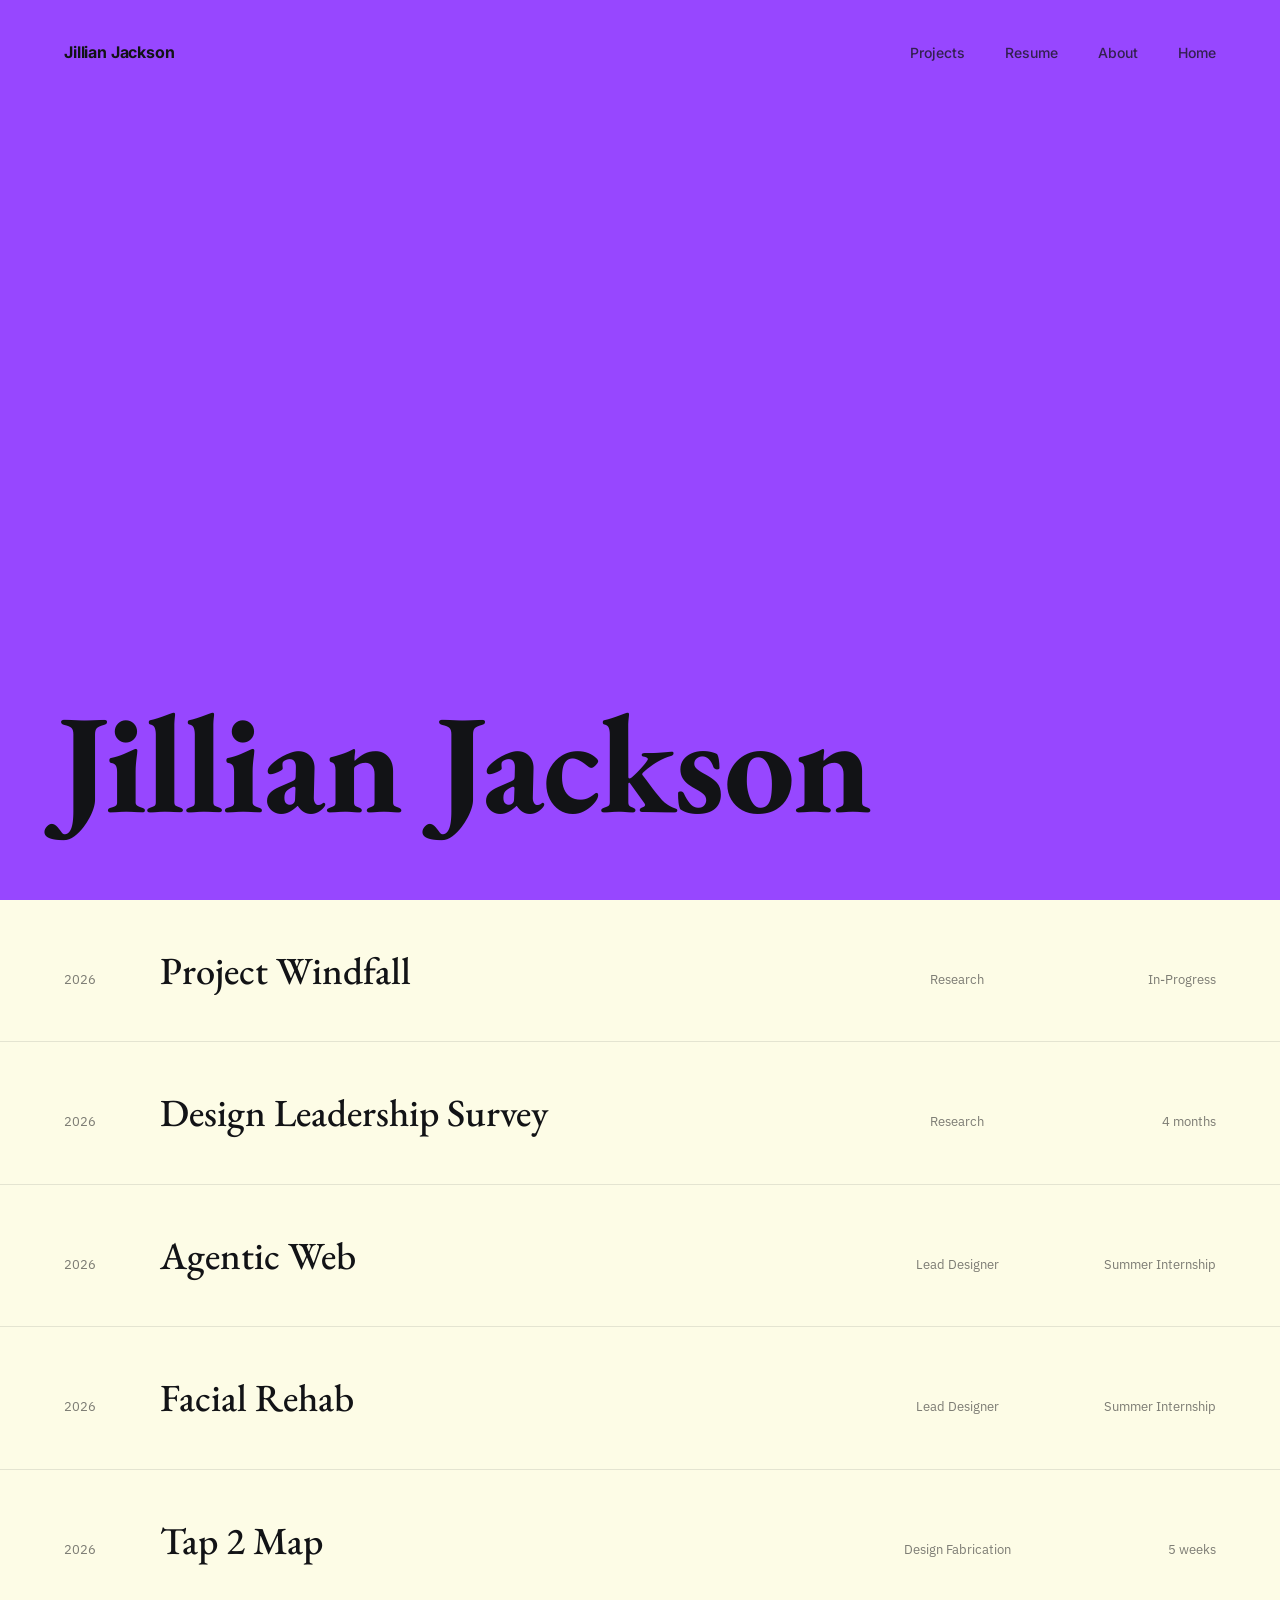
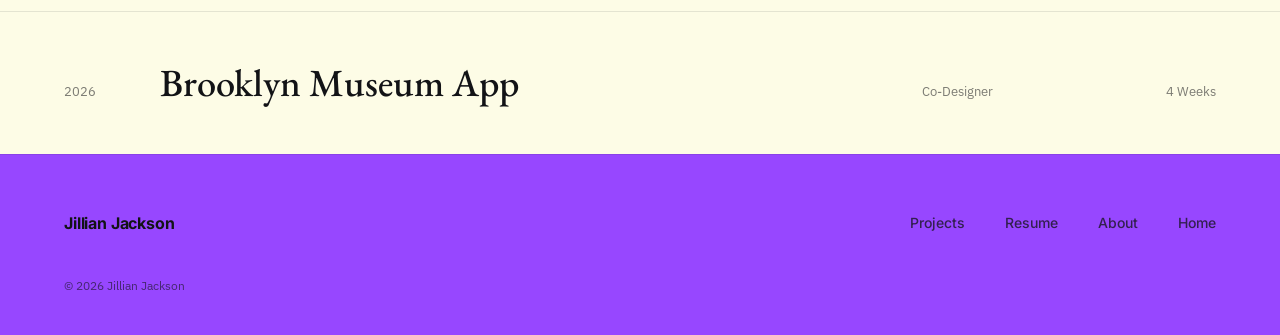
==== index.html @ 5eb6ae3e "Add hover descriptions to home page project list Each project row reveals a sans-serif description u" ====
<!DOCTYPE html>
<html lang="en">
<head>
  <meta charset="UTF-8" />
  <meta name="viewport" content="width=device-width, initial-scale=1.0" />
  <title>Jillian Jackson</title>
  <link rel="preconnect" href="https://fonts.googleapis.com" />
  <link href="https://fonts.googleapis.com/css2?family=Inter:wght@400;500;600;700&family=EB+Garamond:wght@400;500;600;700&family=IBM+Plex+Sans:wght@400;500;600&display=swap" rel="stylesheet" />
  <link rel="stylesheet" href="assets/css/main.css" />
</head>
<body>

  <!-- HERO -->
  <header class="landing-hero">
    <nav class="landing-nav" aria-label="Primary">
      <a class="nav-logo" href="index.html">Jillian Jackson</a>
      <ul class="nav-links">
        <li><a href="#work">Projects</a></li>
        <li><a href="#" download><!-- TODO: link resume file --> Resume</a></li>
        <li><a href="about.html">About</a></li>
        <li><a href="index.html">Home</a></li>
      </ul>
    </nav>
    <h1 class="landing-title">Jillian Jackson</h1>
  </header>

  <!-- PROJECT LIST -->
  <main class="project-list" id="work">
    <a class="project-row" href="#"><!-- TODO: link case study page -->
      <span class="row-year">2026</span>
      <span class="row-main">
        <span class="row-title">Project Windfall</span>
        <span class="row-desc"><span>Masters Thesis Investigating Post Disaster Social Interaction and Response</span></span>
      </span>
      <span class="row-role">Research</span>
      <span class="row-duration">In-Progress</span>
    </a>

    <a class="project-row" href="#"><!-- TODO: link case study page -->
      <span class="row-year">2026</span>
      <span class="row-main">
        <span class="row-title">Design Leadership Survey</span>
        <span class="row-desc"><span>Public research report on the state of design leadership</span></span>
      </span>
      <span class="row-role">Research</span>
      <span class="row-duration">4 months</span>
    </a>

    <a class="project-row" href="case-studies/agentic-web.html">
      <span class="row-year">2026</span>
      <span class="row-main">
        <span class="row-title">Agentic Web</span>
        <span class="row-desc"><span>Designing a Campus-Scale Internet of Agents Interface</span></span>
      </span>
      <span class="row-role">Lead Designer</span>
      <span class="row-duration">Summer Internship</span>
    </a>

    <a class="project-row" href="case-studies/facerehab.html">
      <span class="row-year">2026</span>
      <span class="row-main">
        <span class="row-title">Facial Rehab</span>
        <span class="row-desc"><span>Designing an AI-Powered Facial Rehabilitation Tool</span></span>
      </span>
      <span class="row-role">Lead Designer</span>
      <span class="row-duration">Summer Internship</span>
    </a>

    <a class="project-row" href="#"><!-- TODO: link case study page -->
      <span class="row-year">2026</span>
      <span class="row-main">
        <span class="row-title">Tap 2 Map</span>
        <span class="row-desc"><span>Multi-sensory Wayfinding for Visually Impaired Occupants During Tornado Shelter Events</span></span>
      </span>
      <span class="row-role">Design Fabrication</span>
      <span class="row-duration">5 weeks</span>
    </a>

    <a class="project-row" href="case-studies/brooklyn-museum.html">
      <span class="row-year">2026</span>
      <span class="row-main">
        <span class="row-title">Brooklyn Museum App</span>
        <span class="row-desc"><span>Designing a mobile experience that complements the museum visit with real-time data on exhibits, wait times, and personalized guidance.</span></span>
      </span>
      <span class="row-role">Co-Designer</span>
      <span class="row-duration">4 Weeks</span>
    </a>
  </main>

  <!-- FOOTER -->
  <footer class="landing-footer">
    <nav class="landing-nav" aria-label="Footer">
      <a class="nav-logo" href="index.html">Jillian Jackson</a>
      <ul class="nav-links">
        <li><a href="#work">Projects</a></li>
        <li><a href="#" download>Resume</a></li>
        <li><a href="about.html">About</a></li>
        <li><a href="index.html">Home</a></li>
      </ul>
    </nav>
    <p class="footer-credit">&copy; 2026 Jillian Jackson</p>
  </footer>

</body>
</html>
---- assets/css/main.css ----
/* ============================================
   Global styles — minimal, cool off-white palette
   Accent colors: black opacity variants + Figma purple
   ============================================ */

*, *::before, *::after { box-sizing: border-box; margin: 0; padding: 0; }

:root {
  --bg: #f4f5f7;
  --surface: #eaebef;
  --surface-2: #e2e3e8;

  --text: #121316;
  --text-70: rgba(18, 19, 22, 0.7);
  --text-55: rgba(18, 19, 22, 0.55);
  --text-35: rgba(18, 19, 22, 0.35);
  --text-18: rgba(18, 19, 22, 0.18);

  --border: rgba(18, 19, 22, 0.1);
  --border-strong: rgba(18, 19, 22, 0.18);

  --accent: #9747ff; /* Figma component-layer purple — use sparingly */
  --accent-10: rgba(151, 71, 255, 0.1);

  --cream: #fdfce6;
  --yellow: #fff48d;

  --sidebar-w: 200px;
  --nav-h: 64px;

  --font: 'Inter', -apple-system, BlinkMacSystemFont, sans-serif;
  --font-serif: 'EB Garamond', Georgia, serif;
  --font-meta: 'IBM Plex Sans', -apple-system, BlinkMacSystemFont, sans-serif;
  --font-mono: 'IBM Plex Mono', ui-monospace, Menlo, monospace;
}

html { scroll-behavior: smooth; }

body {
  background: var(--bg);
  color: var(--text);
  font-family: var(--font);
  font-size: 15px;
  line-height: 1.6;
  overflow-x: hidden;
}

a { color: inherit; }

/* ── PLACEHOLDER BLOCKS ──
   Swap these out for real exported images/screens.
   Structure (div.img-block > span.label) stays the same,
   so replacing with <img> just means dropping the span. */
.img-block {
  background: var(--surface);
  border: 1px solid var(--border);
  border-radius: 8px;
  display: flex;
  align-items: center;
  justify-content: center;
  text-align: center;
  padding: 16px;
}

.img-block span {
  font-size: 11px;
  font-weight: 500;
  letter-spacing: 0.05em;
  text-transform: uppercase;
  color: var(--text-35);
}

.img-block.phone {
  width: 220px;
  height: 460px;
  border-radius: 24px;
  flex-shrink: 0;
}

.img-block.phone.small {
  width: 160px;
  height: 340px;
  border-radius: 18px;
}

/* ============================================
   DEEP CASE STUDY TEMPLATE
   Two-column: fixed left sidebar (internal section
   nav) + scrolling right content. Used by pages like
   case-studies/brooklyn-museum.html.
   ============================================ */

/* ── TOP NAV ── */
.top-nav {
  position: fixed;
  top: 0; left: 0; right: 0;
  height: var(--nav-h);
  display: flex;
  align-items: center;
  justify-content: space-between;
  padding: 0 40px;
  background: var(--bg);
  border-bottom: 1px solid var(--border);
  z-index: 100;
}

.nav-logo {
  font-size: 14px;
  font-weight: 600;
  letter-spacing: -0.01em;
  text-decoration: none;
  color: var(--text);
}

.nav-links {
  display: flex;
  align-items: center;
  gap: 28px;
  list-style: none;
}

.nav-links a {
  font-size: 13px;
  font-weight: 500;
  text-decoration: none;
  color: var(--text-55);
  transition: color 0.2s;
}

.nav-links a:hover { color: var(--text); }

.nav-links a.button {
  color: var(--text);
  border: 1px solid var(--border-strong);
  border-radius: 20px;
  padding: 7px 16px;
}

.nav-links a.button:hover {
  background: var(--text);
  color: var(--bg);
  border-color: var(--text);
}

/* ── SIDEBAR ── */
.sidebar {
  position: fixed;
  top: var(--nav-h);
  left: 0;
  width: var(--sidebar-w);
  height: calc(100vh - var(--nav-h));
  padding: 32px 0 32px 40px;
  display: flex;
  flex-direction: column;
  gap: 6px;
  overflow-y: auto;
}

.sidebar-back {
  display: inline-flex;
  align-items: center;
  gap: 6px;
  font-size: 12px;
  font-weight: 500;
  text-decoration: none;
  color: var(--text-70);
  margin-bottom: 24px;
  width: fit-content;
}

.sidebar-back:hover { color: var(--text); }

.sidebar-nav {
  display: flex;
  flex-direction: column;
  gap: 4px;
  list-style: none;
}

.sidebar-nav a {
  position: relative;
  display: block;
  font-size: 13px;
  font-weight: 500;
  text-decoration: none;
  color: var(--text-35);
  padding: 4px 0 4px 14px;
  transition: color 0.15s;
}

.sidebar-nav a::before {
  content: "";
  position: absolute;
  left: 0;
  top: 50%;
  transform: translateY(-50%);
  width: 6px;
  height: 6px;
  border-radius: 50%;
  background: transparent;
  transition: background 0.15s;
}

.sidebar-nav a:hover { color: var(--text-70); }

.sidebar-nav a.active {
  color: var(--text);
}

.sidebar-nav a.active::before {
  background: var(--accent);
}

/* ── MAIN ── */
.main {
  margin-left: var(--sidebar-w);
  margin-top: var(--nav-h);
  padding-bottom: 140px;
}

/* ── HEADER / PROJECT META ── */
.project-header {
  padding: 56px 64px 0;
  max-width: 900px;
}

.project-label {
  font-size: 12px;
  font-weight: 600;
  letter-spacing: 0.08em;
  text-transform: uppercase;
  color: var(--accent);
  margin-bottom: 16px;
}

.project-title {
  font-size: 34px;
  font-weight: 600;
  line-height: 1.25;
  letter-spacing: -0.01em;
  margin-bottom: 20px;
}

.project-subtitle {
  font-size: 16px;
  line-height: 1.65;
  color: var(--text-55);
  max-width: 620px;
  margin-bottom: 40px;
}

.meta-grid {
  display: grid;
  grid-template-columns: repeat(4, 1fr);
  gap: 32px;
  padding-bottom: 40px;
  border-bottom: 1px solid var(--border);
  margin-bottom: 48px;
}

.meta-col label {
  display: block;
  font-size: 10px;
  font-weight: 600;
  letter-spacing: 0.08em;
  text-transform: uppercase;
  color: var(--text-35);
  margin-bottom: 8px;
}

.meta-col p {
  font-size: 13px;
  line-height: 1.7;
  color: var(--text-70);
}

/* ── HERO VISUAL ── */
.hero-visual {
  padding: 0 64px;
  margin-bottom: 64px;
}

.hero-visual .img-block {
  width: 100%;
  height: 480px;
}

/* ── SECTIONS ── */
.section {
  padding: 72px 64px 0;
  max-width: 1100px;
}

.section-label {
  font-size: 12px;
  font-weight: 600;
  letter-spacing: 0.06em;
  color: var(--text-35);
  margin-bottom: 14px;
}

.section-heading {
  font-size: 24px;
  font-weight: 600;
  line-height: 1.3;
  max-width: 640px;
  margin-bottom: 18px;
}

.section-body {
  font-size: 15px;
  line-height: 1.75;
  color: var(--text-70);
  max-width: 640px;
  margin-bottom: 16px;
}

.section-body.todo {
  color: var(--text-35);
  font-style: italic;
}

/* ── IMAGE LAYOUT HELPERS ── */
.img-full { width: 100%; height: 440px; margin-top: 32px; }

.img-half-row {
  display: grid;
  grid-template-columns: 1fr 1fr;
  gap: 16px;
  margin-top: 32px;
}
.img-half { height: 300px; }

.img-grid {
  display: grid;
  grid-template-columns: repeat(4, 1fr);
  gap: 16px;
  margin-top: 32px;
}
.img-grid .img-block { height: 200px; }

/* ── FEATURE ROWS (Final Prototype) ── */
.feature-list {
  margin-top: 40px;
  display: flex;
  flex-direction: column;
  gap: 72px;
}

.feature-item {
  display: grid;
  grid-template-columns: 1fr auto;
  gap: 48px;
  align-items: center;
}

.feature-item.reverse { direction: rtl; }
.feature-item.reverse > * { direction: ltr; }

.feature-text h3 {
  font-size: 17px;
  font-weight: 600;
  margin-bottom: 10px;
}

.feature-text p {
  font-size: 14px;
  line-height: 1.7;
  color: var(--text-55);
}

/* ── SCREEN ROWS (final screens at bottom) ── */
.screen-row {
  margin-top: 40px;
}

.screen-row-label {
  font-size: 13px;
  font-weight: 600;
  color: var(--text);
  margin-bottom: 16px;
}

.screen-row-track {
  display: flex;
  gap: 16px;
  overflow-x: auto;
  padding-bottom: 8px;
}

/* ── TAG (small breadcrumb / link bar) ── */
.tag-row {
  display: flex;
  align-items: center;
  gap: 12px;
  margin-top: 8px;
  margin-bottom: 8px;
  flex-wrap: wrap;
}

.tag {
  font-size: 11px;
  font-weight: 600;
  letter-spacing: 0.04em;
  text-transform: uppercase;
  color: var(--text-55);
  background: var(--surface);
  border-radius: 20px;
  padding: 5px 12px;
}

.tag-link {
  font-size: 12px;
  font-weight: 600;
  text-decoration: underline;
  text-underline-offset: 3px;
  color: var(--accent);
}

/* ── CTA / FOOTER ── */
.cta-block {
  margin-top: 40px;
  padding: 36px;
  background: var(--surface);
  border-radius: 8px;
  max-width: 560px;
}

.cta-block h3 {
  font-size: 19px;
  font-weight: 600;
  margin-bottom: 10px;
}

.cta-block p {
  font-size: 14px;
  line-height: 1.7;
  color: var(--text-55);
  margin-bottom: 18px;
}

.cta-link {
  display: inline-block;
  font-size: 12px;
  font-weight: 600;
  letter-spacing: 0.06em;
  text-transform: uppercase;
  text-decoration: none;
  color: var(--text);
  border-bottom: 1.5px solid var(--text);
  padding-bottom: 2px;
}

footer {
  margin-left: var(--sidebar-w);
  padding: 80px 64px 48px;
  border-top: 1px solid var(--border);
}

.footer-bottom {
  display: flex;
  justify-content: space-between;
  align-items: flex-end;
}

.footer-credit {
  font-size: 12px;
  color: var(--text-35);
}

.footer-links {
  display: flex;
  gap: 20px;
  list-style: none;
}

.footer-links a {
  font-size: 12px;
  font-weight: 600;
  text-decoration: none;
  color: var(--text-55);
}

.footer-links a:hover { color: var(--text); }

/* ============================================
   LANDING PAGE
   ============================================ */

.landing-nav {
  display: flex;
  align-items: center;
  justify-content: space-between;
  padding: 40px 64px 0;
}

.landing-nav .nav-logo {
  font-family: var(--font);
  font-weight: 700;
  font-size: 16px;
  letter-spacing: -0.01em;
  color: var(--text);
  text-decoration: none;
}

.landing-nav .nav-links {
  display: flex;
  align-items: center;
  gap: 40px;
  list-style: none;
}

.landing-nav .nav-links a {
  font-family: var(--font);
  font-size: 14px;
  font-weight: 500;
  color: var(--text);
  text-decoration: none;
  opacity: 0.75;
  transition: opacity 0.2s;
}

.landing-nav .nav-links a:hover { opacity: 1; }

/* ── HERO ── */
.landing-hero {
  min-height: 100vh;
  display: flex;
  flex-direction: column;
  justify-content: space-between;
  background: var(--accent);
  padding-bottom: 72px;
}

.landing-title {
  font-family: var(--font-serif);
  font-weight: 700;
  font-size: clamp(56px, 11vw, 168px);
  line-height: 0.92;
  letter-spacing: -0.01em;
  color: var(--text);
  padding: 0 56px;
  margin: 0;
}

/* ── PROJECT LIST ── */
.project-list {
  background: var(--cream);
}

.project-row {
  display: grid;
  grid-template-columns: 72px 1fr 150px 160px;
  /* Baseline (not center) pins year/role/duration to the title line,
     so they don't shift when the hover description expands the row */
  align-items: baseline;
  gap: 24px;
  padding: 40px 64px;
  text-decoration: none;
  color: inherit;
  border-top: 1px solid var(--border);
  cursor: pointer;
  transition: background 0.2s;
}

.project-row:first-child { border-top: none; }

.project-row:hover { background: rgba(18, 19, 22, 0.03); }

.row-year {
  font-family: var(--font-meta);
  font-size: 13px;
  color: var(--text-55);
}

.row-title {
  font-family: var(--font-serif);
  font-weight: 500;
  font-size: clamp(24px, 3vw, 40px);
  color: var(--text);
  transition: transform 0.2s;
}

.project-row:hover .row-title { transform: translateX(8px); }

/* Hover description — wrap title + desc in .row-main.
   Grid-rows 0fr → 1fr animates height without a fixed max-height. */
.row-main {
  display: flex;
  flex-direction: column;
}

.row-desc {
  display: grid;
  grid-template-rows: 0fr;
  opacity: 0;
  font-family: var(--font);
  font-size: 15px;
  line-height: 1.5;
  color: var(--text-70);
  transition: grid-template-rows 0.3s ease, opacity 0.3s ease, transform 0.2s;
}

.row-desc > span {
  overflow: hidden;
  padding-top: 0;
  transition: padding-top 0.3s ease;
}

.project-row:hover .row-desc,
.project-row:focus-visible .row-desc {
  grid-template-rows: 1fr;
  opacity: 1;
  transform: translateX(8px);
}

.project-row:hover .row-desc > span,
.project-row:focus-visible .row-desc > span { padding-top: 8px; }

/* Touch devices can't hover — show descriptions by default */
@media (hover: none) {
  .row-desc { grid-template-rows: 1fr; opacity: 1; }
  .row-desc > span { padding-top: 8px; }
}

.row-role,
.row-duration {
  font-family: var(--font-meta);
  font-size: 13px;
  color: var(--text-55);
  line-height: 1.4;
  text-align: center;
}

.row-duration { text-align: right; }

/* ── LANDING FOOTER ── */
.landing-footer {
  margin-left: 0;
  background: var(--accent);
  padding: 0 0 40px;
}

.landing-footer .landing-nav { padding: 56px 64px 40px; }

.landing-footer .footer-credit {
  font-family: var(--font-meta);
  font-size: 12px;
  color: var(--text);
  opacity: 0.6;
  padding: 0 64px;
}

@media (max-width: 720px) {
  .project-row {
    grid-template-columns: 1fr;
    gap: 6px;
    padding: 28px 24px;
  }
  .row-role, .row-duration { text-align: left; }
  .landing-nav { padding: 24px 24px 0; }
  .landing-nav .nav-links { gap: 20px; flex-wrap: wrap; }
  .landing-title { padding: 0 24px; }
  .landing-footer .landing-nav { padding: 40px 24px 24px; }
  .landing-footer .footer-credit { padding: 0 24px; }
}

/* ============================================
   SHALLOW CASE STUDY TEMPLATE
   Two-column: sticky left column (project name, role,
   brief description) + scrolling right column of
   selected photographs. Reference: willzhang.info/project/mnemonics
   Left column is sticky (not fixed) so it releases once
   its column ends, letting the footer stretch full-width.
   ============================================ */

.shallow-body {
  display: grid;
  grid-template-columns: min(42%, 720px) 1fr;
  align-items: start;
}

.shallow-left {
  position: sticky;
  top: 0;
  height: 100vh;
  display: flex;
  flex-direction: column;
  justify-content: center;
  padding: var(--nav-h) 64px 64px;
}

.shallow-meta {
  font-family: var(--font-meta);
  font-size: 13px;
  font-weight: 500;
  color: var(--text-55);
  margin-bottom: 12px;
}

.shallow-title {
  font-family: var(--font-serif);
  font-weight: 600;
  font-size: 30px;
  line-height: 1.3;
  max-width: 460px;
  color: var(--text);
  margin-bottom: 24px;
}

.shallow-desc {
  font-family: var(--font);
  font-size: 15px;
  line-height: 1.75;
  color: var(--text-70);
  max-width: 500px;
  margin-bottom: 28px;
}

.shallow-tags {
  display: flex;
  flex-wrap: wrap;
  gap: 10px;
}

.shallow-tag {
  font-family: var(--font);
  font-size: 13px;
  font-weight: 500;
  color: var(--text-70);
  background: var(--surface);
  border-radius: 20px;
  padding: 6px 16px;
}

.shallow-left.is-scrollable {
  justify-content: flex-start;
  overflow-y: auto;
  padding-bottom: 48px;
}

.shallow-right {
  padding: calc(var(--nav-h) + 32px) 64px 120px;
  display: flex;
  flex-direction: column;
  gap: 48px;
}

.shallow-shot .img-block {
  width: 100%;
  height: 620px;
}

.shallow-caption {
  font-family: var(--font-meta);
  font-size: 13px;
  color: var(--text-55);
  margin-top: 16px;
}

@media (max-width: 900px) {
  .shallow-body { grid-template-columns: 1fr; }
  .shallow-left {
    position: static;
    height: auto;
    padding: 48px 24px 32px;
  }
  .shallow-right {
    padding: 0 24px 80px;
    gap: 32px;
  }
  .shallow-shot .img-block { height: 360px; }
}

/* ============================================
   ABOUT PAGE
   Two-column: scrolling left text column + sticky
   right column (photo + decorative stars). Sticky
   (not fixed) so it releases at the end of the left
   column, letting the footer stretch full-width.
   ============================================ */

.about-page { background: var(--yellow); }

.about-page .top-nav {
  background: var(--yellow);
  border-bottom-color: rgba(18, 19, 22, 0.12);
}

.about-body {
  display: grid;
  grid-template-columns: 1fr min(38%, 460px);
  align-items: start;
}

.about-right {
  position: sticky;
  top: 0;
  grid-column: 2;
  height: 100vh;
  display: flex;
  align-items: center;
  justify-content: center;
  padding: var(--nav-h) 48px 48px;
  overflow: hidden;
}

.about-stars {
  position: absolute;
  inset: 0;
  z-index: 0;
  pointer-events: none;
}

.about-star { position: absolute; filter: drop-shadow(0 2px 5px rgba(18, 19, 22, 0.15)); }

.about-photo-wrap { position: relative; z-index: 1; width: 100%; }

.about-photo {
  width: 100%;
  aspect-ratio: 4 / 3;
}

.about-left {
  grid-column: 1;
  max-width: 620px;
  padding: calc(var(--nav-h) + 56px) 64px 120px 64px;
}

.about-heading {
  font-family: var(--font-serif);
  font-weight: 600;
  font-size: 42px;
  color: var(--text);
  margin-bottom: 20px;
}

.about-bio {
  font-size: 15px;
  line-height: 1.75;
  color: var(--text-70);
  margin-bottom: 20px;
}

.about-contact {
  font-family: var(--font-mono);
  font-size: 13px;
  color: var(--text-55);
}

.about-divider {
  border: none;
  border-top: 1px solid rgba(18, 19, 22, 0.15);
  margin: 48px 0;
}

.about-section + .about-section { margin-top: 48px; }

.about-label {
  font-family: var(--font-mono);
  font-size: 12px;
  letter-spacing: 0.06em;
  text-transform: uppercase;
  color: var(--text-55);
  margin-bottom: 24px;
}

.about-row {
  display: grid;
  grid-template-columns: 150px 1fr;
  gap: 24px;
  margin-bottom: 22px;
}

.about-row:last-child { margin-bottom: 0; }

.about-row-date {
  font-family: var(--font-mono);
  font-size: 12px;
  line-height: 1.6;
  color: var(--text-55);
}

.about-row-title {
  font-size: 15px;
  font-weight: 600;
  color: var(--text);
  margin-bottom: 4px;
}

.about-row-org {
  font-size: 14px;
  color: var(--text-70);
}

.about-skills {
  display: flex;
  flex-wrap: wrap;
  gap: 10px;
}

.about-skill {
  font-family: var(--font-mono);
  font-size: 12px;
  color: var(--text-70);
  background: rgba(18, 19, 22, 0.06);
  border-radius: 6px;
  padding: 6px 12px;
}

@media (max-width: 900px) {
  .about-body { grid-template-columns: 1fr; }
  .about-right {
    position: static;
    grid-column: 1;
    height: auto;
    padding: 48px 24px 0;
  }
  .about-left {
    grid-column: 1;
    max-width: none;
    padding: 48px 24px 80px;
  }
  .about-heading { font-size: 32px; }
  .about-row { grid-template-columns: 1fr; gap: 4px; }
}
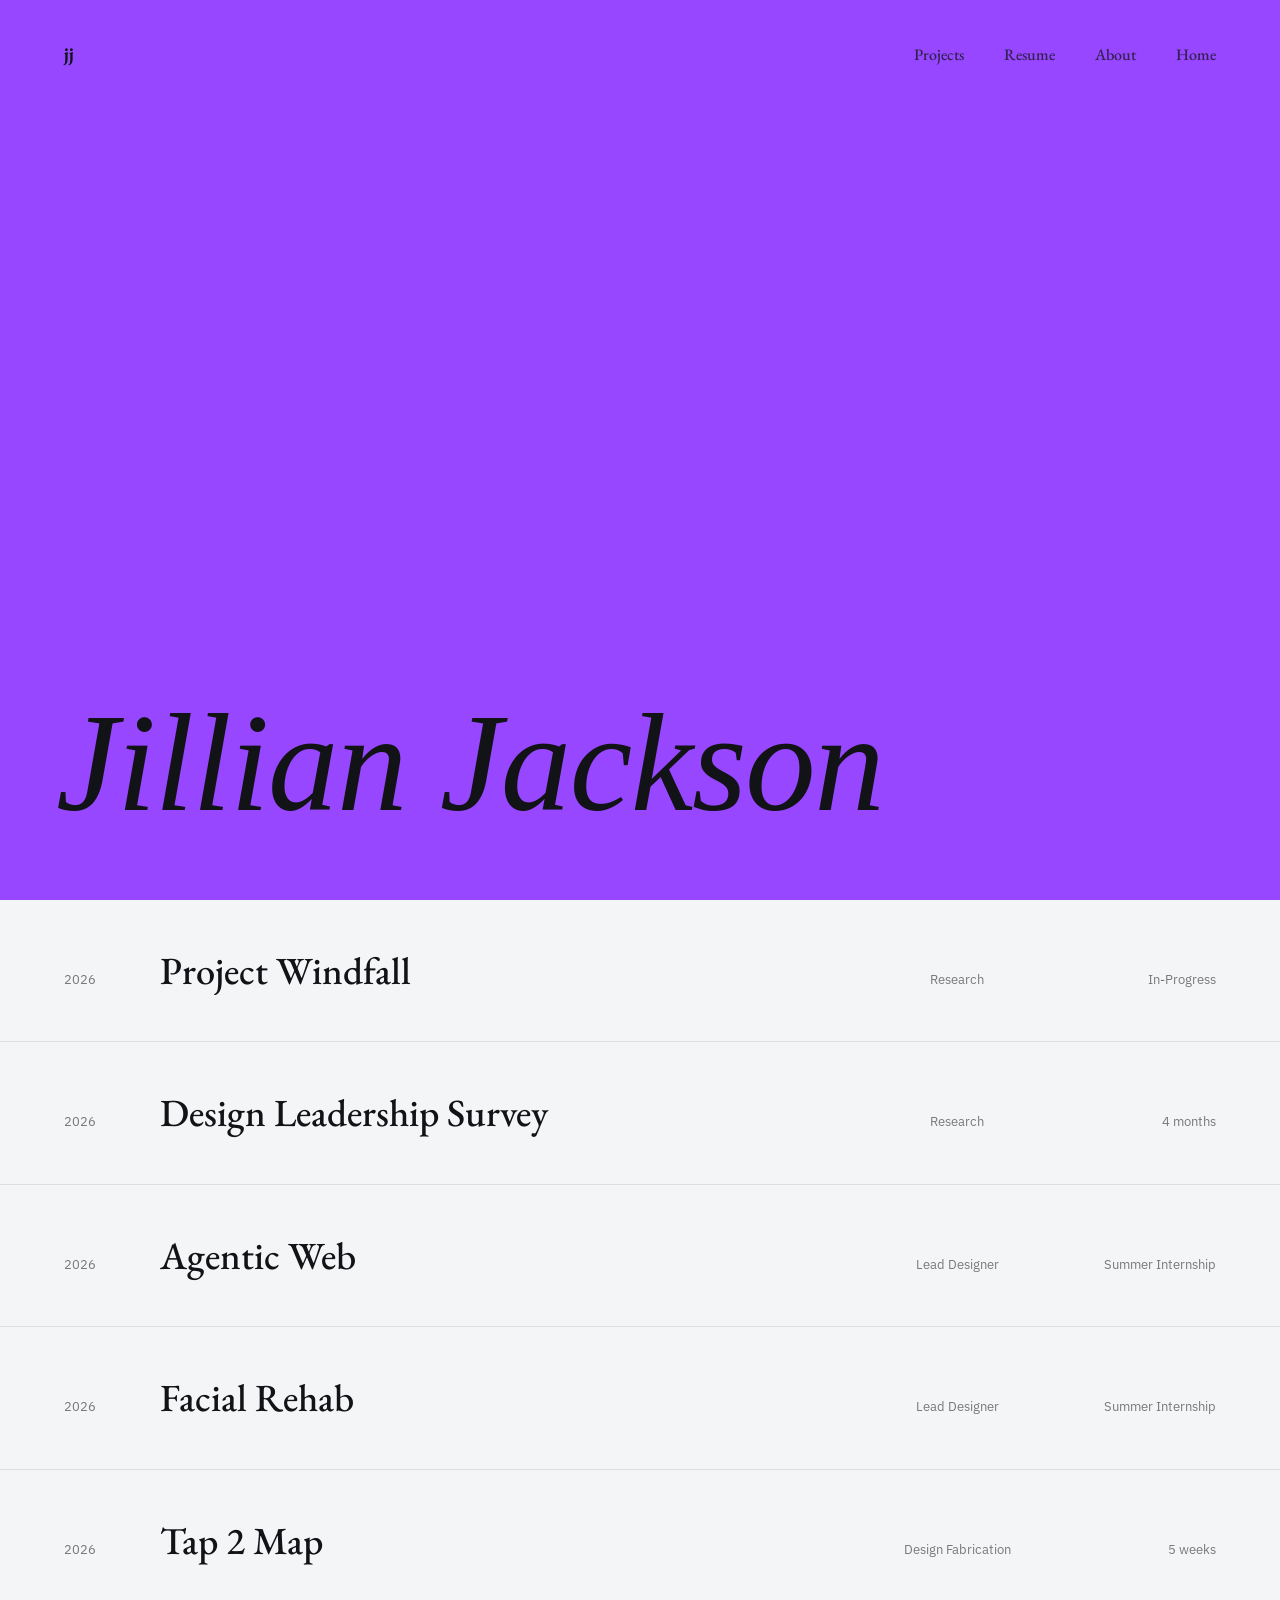
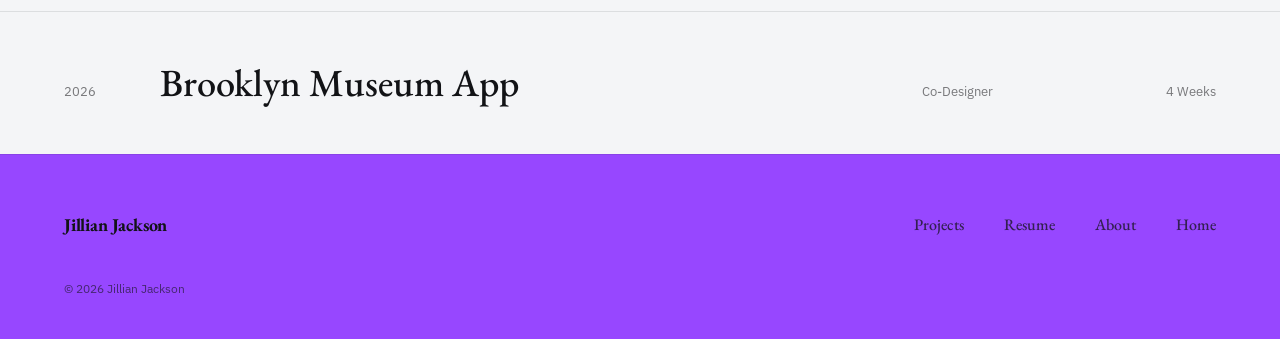
==== commit 3e6f6ed2: "Polish site: Ivory type, JJ logo, favicon, resume, About fixes - Ivory serif (local only; trial file" ====
--- a/index.html
+++ b/index.html
@@ -4,6 +4,10 @@
   <meta charset="UTF-8" />
   <meta name="viewport" content="width=device-width, initial-scale=1.0" />
   <title>Jillian Jackson</title>
+  <link rel="icon" href="assets/favicon/favicon.svg" type="image/svg+xml" />
+  <link rel="icon" href="assets/favicon/favicon-32.png" sizes="32x32" type="image/png" />
+  <link rel="icon" href="assets/favicon/favicon.ico" sizes="any" />
+  <link rel="apple-touch-icon" href="assets/favicon/apple-touch-icon.png" />
   <link rel="preconnect" href="https://fonts.googleapis.com" />
   <link href="https://fonts.googleapis.com/css2?family=Inter:wght@400;500;600;700&family=EB+Garamond:wght@400;500;600;700&family=IBM+Plex+Sans:wght@400;500;600&display=swap" rel="stylesheet" />
   <link rel="stylesheet" href="assets/css/main.css" />
@@ -13,10 +17,10 @@
   <!-- HERO -->
   <header class="landing-hero">
     <nav class="landing-nav" aria-label="Primary">
-      <a class="nav-logo" href="index.html">Jillian Jackson</a>
+      <a class="nav-logo logo-jj" href="index.html" aria-label="Jillian Jackson, home"><span aria-hidden="true">J<span class="logo-rest"><span>illian&nbsp;</span></span>J<span class="logo-rest"><span>ackson</span></span></span></a>
       <ul class="nav-links">
         <li><a href="#work">Projects</a></li>
-        <li><a href="#" download><!-- TODO: link resume file --> Resume</a></li>
+        <li><a href="assets/Jillian-Jackson-Resume.pdf" target="_blank" rel="noopener">Resume</a></li>
         <li><a href="about.html">About</a></li>
         <li><a href="index.html">Home</a></li>
       </ul>
@@ -26,7 +30,8 @@
 
   <!-- PROJECT LIST -->
   <main class="project-list" id="work">
-    <a class="project-row" href="#"><!-- TODO: link case study page -->
+    <!-- No href until the case study exists; add one + drop is-soon to link it -->
+    <a class="project-row is-soon">
       <span class="row-year">2026</span>
       <span class="row-main">
         <span class="row-title">Project Windfall</span>
@@ -34,9 +39,10 @@
       </span>
       <span class="row-role">Research</span>
       <span class="row-duration">In-Progress</span>
+      <span class="row-thumb row-soon">Coming soon</span>
     </a>
 
-    <a class="project-row" href="#"><!-- TODO: link case study page -->
+    <a class="project-row" href="case-studies/design-leadership.html">
       <span class="row-year">2026</span>
       <span class="row-main">
         <span class="row-title">Design Leadership Survey</span>
@@ -44,6 +50,7 @@
       </span>
       <span class="row-role">Research</span>
       <span class="row-duration">4 months</span>
+      <img class="row-thumb" src="assets/images/thumbnails/DESIGNLEADERSHIPTHUMBNAIL.png" alt="" loading="lazy" />
     </a>
 
     <a class="project-row" href="case-studies/agentic-web.html">
@@ -54,6 +61,7 @@
       </span>
       <span class="row-role">Lead Designer</span>
       <span class="row-duration">Summer Internship</span>
+      <img class="row-thumb" src="assets/images/thumbnails/AGENTIC%20THUMBNAIL.png" alt="" loading="lazy" />
     </a>
 
     <a class="project-row" href="case-studies/facerehab.html">
@@ -64,9 +72,10 @@
       </span>
       <span class="row-role">Lead Designer</span>
       <span class="row-duration">Summer Internship</span>
+      <img class="row-thumb" src="assets/images/thumbnails/FACIALREHABTHUMBNAIIL.png" alt="" loading="lazy" />
     </a>
 
-    <a class="project-row" href="#"><!-- TODO: link case study page -->
+    <a class="project-row" href="case-studies/tap-2-map.html">
       <span class="row-year">2026</span>
       <span class="row-main">
         <span class="row-title">Tap 2 Map</span>
@@ -74,6 +83,7 @@
       </span>
       <span class="row-role">Design Fabrication</span>
       <span class="row-duration">5 weeks</span>
+      <img class="row-thumb" src="assets/images/thumbnails/TAP2MAPTHUMBNAIL.png" alt="" loading="lazy" />
     </a>
 
     <a class="project-row" href="case-studies/brooklyn-museum.html">
@@ -84,6 +94,7 @@
       </span>
       <span class="row-role">Co-Designer</span>
       <span class="row-duration">4 Weeks</span>
+      <img class="row-thumb" src="assets/images/thumbnails/BrooklynMuseumThumbnailImage.png" alt="" loading="lazy" />
     </a>
   </main>
 
@@ -93,7 +104,7 @@
       <a class="nav-logo" href="index.html">Jillian Jackson</a>
       <ul class="nav-links">
         <li><a href="#work">Projects</a></li>
-        <li><a href="#" download>Resume</a></li>
+        <li><a href="assets/Jillian-Jackson-Resume.pdf" target="_blank" rel="noopener">Resume</a></li>
         <li><a href="about.html">About</a></li>
         <li><a href="index.html">Home</a></li>
       </ul>
--- a/assets/css/main.css
+++ b/assets/css/main.css
@@ -4,6 +4,64 @@
    ============================================ */
 
 *, *::before, *::after { box-sizing: border-box; margin: 0; padding: 0; }
+
+/* ── IVORY (Lineto, trial) ──
+   Font files are gitignored (trial license = testing only), so the
+   live site falls back to EB Garamond via --font-serif until a web
+   license is purchased.
+   - Medium covers 500–600, so semibold (600) headings render Medium.
+   - unicode-range lists only the trial's real glyphs. The trial swaps a
+     placeholder in for most punctuation (: ; ! ? ( ) " & – — etc.), so
+     those characters fall through to EB Garamond instead. Drop the
+     unicode-range lines once the full (licensed) font is in place. */
+@font-face {
+  font-family: 'Ivory';
+  src: url('../fonts/IvoryTrial-Light.otf') format('opentype');
+  font-weight: 300; font-style: normal; font-display: swap;
+  unicode-range: U+0020, U+002C-0039, U+0041-005A, U+0061-007A, U+00A0, U+00AA, U+00AD, U+00B2-00B3, U+00B6-00B7, U+00B9-00BA, U+00BC-00BE, U+00C0-00C5, U+00C7-00CF, U+00D1-00D6, U+00D9-00DD, U+00E0-00E5, U+00E7-00EF, U+00F1-00F6, U+00F9-00FD, U+00FF, U+0160-0161, U+0178, U+017D-017E, U+2019, U+2026, U+2122, U+2219, U+FB01-FB02;
+}
+@font-face {
+  font-family: 'Ivory';
+  src: url('../fonts/IvoryTrial-LightItalic.otf') format('opentype');
+  font-weight: 300; font-style: italic; font-display: swap;
+  unicode-range: U+0020, U+002C-0039, U+0041-005A, U+0061-007A, U+00A0, U+00AA, U+00AD, U+00B2-00B3, U+00B6-00B7, U+00B9-00BA, U+00BC-00BE, U+00C0-00C5, U+00C7-00CF, U+00D1-00D6, U+00D9-00DD, U+00E0-00E5, U+00E7-00EF, U+00F1-00F6, U+00F9-00FD, U+00FF, U+0160-0161, U+0178, U+017D-017E, U+2019, U+2026, U+2122, U+2219, U+FB01-FB02;
+}
+@font-face {
+  font-family: 'Ivory';
+  src: url('../fonts/IvoryTrial-Regular.otf') format('opentype');
+  font-weight: 400; font-style: normal; font-display: swap;
+  unicode-range: U+0020, U+002C-0039, U+0041-005A, U+0061-007A, U+00A0, U+00AA, U+00AD, U+00B2-00B3, U+00B6-00B7, U+00B9-00BA, U+00BC-00BE, U+00C0-00C5, U+00C7-00CF, U+00D1-00D6, U+00D9-00DD, U+00E0-00E5, U+00E7-00EF, U+00F1-00F6, U+00F9-00FD, U+00FF, U+0160-0161, U+0178, U+017D-017E, U+2019, U+2026, U+2122, U+2219, U+FB01-FB02;
+}
+@font-face {
+  font-family: 'Ivory';
+  src: url('../fonts/IvoryTrial-Italic.otf') format('opentype');
+  font-weight: 400; font-style: italic; font-display: swap;
+  unicode-range: U+0020, U+002C-0039, U+0041-005A, U+0061-007A, U+00A0, U+00AA, U+00AD, U+00B2-00B3, U+00B6-00B7, U+00B9-00BA, U+00BC-00BE, U+00C0-00C5, U+00C7-00CF, U+00D1-00D6, U+00D9-00DD, U+00E0-00E5, U+00E7-00EF, U+00F1-00F6, U+00F9-00FD, U+00FF, U+0160-0161, U+0178, U+017D-017E, U+2019, U+2026, U+2122, U+2219, U+FB01-FB02;
+}
+@font-face {
+  font-family: 'Ivory';
+  src: url('../fonts/IvoryTrial-Medium.otf') format('opentype');
+  font-weight: 500 600; font-style: normal; font-display: swap;
+  unicode-range: U+0020, U+002C-0039, U+0041-005A, U+0061-007A, U+00A0, U+00AA, U+00AD, U+00B2-00B3, U+00B6-00B7, U+00B9-00BA, U+00BC-00BE, U+00C0-00C5, U+00C7-00CF, U+00D1-00D6, U+00D9-00DD, U+00E0-00E5, U+00E7-00EF, U+00F1-00F6, U+00F9-00FD, U+00FF, U+0160-0161, U+0178, U+017D-017E, U+2019, U+2026, U+2122, U+2219, U+FB01-FB02;
+}
+@font-face {
+  font-family: 'Ivory';
+  src: url('../fonts/IvoryTrial-MediumItalic.otf') format('opentype');
+  font-weight: 500 600; font-style: italic; font-display: swap;
+  unicode-range: U+0020, U+002C-0039, U+0041-005A, U+0061-007A, U+00A0, U+00AA, U+00AD, U+00B2-00B3, U+00B6-00B7, U+00B9-00BA, U+00BC-00BE, U+00C0-00C5, U+00C7-00CF, U+00D1-00D6, U+00D9-00DD, U+00E0-00E5, U+00E7-00EF, U+00F1-00F6, U+00F9-00FD, U+00FF, U+0160-0161, U+0178, U+017D-017E, U+2019, U+2026, U+2122, U+2219, U+FB01-FB02;
+}
+@font-face {
+  font-family: 'Ivory';
+  src: url('../fonts/IvoryTrial-Bold.otf') format('opentype');
+  font-weight: 700; font-style: normal; font-display: swap;
+  unicode-range: U+0020, U+002C-0039, U+0041-005A, U+0061-007A, U+00A0, U+00AA, U+00AD, U+00B2-00B3, U+00B6-00B7, U+00B9-00BA, U+00BC-00BE, U+00C0-00C5, U+00C7-00CF, U+00D1-00D6, U+00D9-00DD, U+00E0-00E5, U+00E7-00EF, U+00F1-00F6, U+00F9-00FD, U+00FF, U+0160-0161, U+0178, U+017D-017E, U+2019, U+2026, U+2122, U+2219, U+FB01-FB02;
+}
+@font-face {
+  font-family: 'Ivory';
+  src: url('../fonts/IvoryTrial-BoldItalic.otf') format('opentype');
+  font-weight: 700; font-style: italic; font-display: swap;
+  unicode-range: U+0020, U+002C-0039, U+0041-005A, U+0061-007A, U+00A0, U+00AA, U+00AD, U+00B2-00B3, U+00B6-00B7, U+00B9-00BA, U+00BC-00BE, U+00C0-00C5, U+00C7-00CF, U+00D1-00D6, U+00D9-00DD, U+00E0-00E5, U+00E7-00EF, U+00F1-00F6, U+00F9-00FD, U+00FF, U+0160-0161, U+0178, U+017D-017E, U+2019, U+2026, U+2122, U+2219, U+FB01-FB02;
+}
 
 :root {
   --bg: #f4f5f7;
@@ -22,14 +80,13 @@
   --accent: #9747ff; /* Figma component-layer purple — use sparingly */
   --accent-10: rgba(151, 71, 255, 0.1);
 
-  --cream: #fdfce6;
   --yellow: #fff48d;
 
   --sidebar-w: 200px;
   --nav-h: 64px;
 
   --font: 'Inter', -apple-system, BlinkMacSystemFont, sans-serif;
-  --font-serif: 'EB Garamond', Georgia, serif;
+  --font-serif: 'Ivory', 'EB Garamond', Georgia, serif;
   --font-meta: 'IBM Plex Sans', -apple-system, BlinkMacSystemFont, sans-serif;
   --font-mono: 'IBM Plex Mono', ui-monospace, Menlo, monospace;
 }
@@ -105,11 +162,48 @@
 }
 
 .nav-logo {
-  font-size: 14px;
+  font-family: var(--font-serif);
+  font-size: 16px;
   font-weight: 600;
   letter-spacing: -0.01em;
   text-decoration: none;
   color: var(--text);
+}
+
+/* ── JJ LOGO ──
+   Collapsed to "JJ"; on hover/focus the rest of each name slides out
+   to read "Jillian Jackson". Each .logo-rest is an inline grid whose
+   single column animates 0fr → 1fr, so it grows to the text's natural
+   width with no hard-coded max-width. */
+.logo-jj {
+  white-space: nowrap;
+  text-transform: lowercase; /* "jj" → "jillian jackson" */
+}
+
+.logo-rest {
+  display: inline-grid;
+  grid-template-columns: 0fr;
+  vertical-align: baseline;
+  opacity: 0;
+  transition: grid-template-columns 0.45s cubic-bezier(0.22, 1, 0.36, 1),
+              opacity 0.3s ease;
+}
+
+/* clip, not hidden: hidden makes this a scroll container, which moves
+   the baseline to the box bottom and knocks the letters off the J's line */
+.logo-rest > span {
+  min-width: 0;
+  overflow: clip;
+}
+
+.logo-jj:hover .logo-rest,
+.logo-jj:focus-visible .logo-rest {
+  grid-template-columns: 1fr;
+  opacity: 1;
+}
+
+@media (prefers-reduced-motion: reduce) {
+  .logo-rest { transition: none; }
 }
 
 .nav-links {
@@ -120,7 +214,8 @@
 }
 
 .nav-links a {
-  font-size: 13px;
+  font-family: var(--font-serif);
+  font-size: 15px;
   font-weight: 500;
   text-decoration: none;
   color: var(--text-55);
@@ -211,6 +306,14 @@
   background: var(--accent);
 }
 
+/* Nested sub-section link (e.g. Research → Quant / Qual) */
+.sidebar-nav a.sub {
+  padding-left: 26px;
+  font-size: 12px;
+}
+
+.sidebar-nav a.sub::before { left: 12px; }
+
 /* ── MAIN ── */
 .main {
   margin-left: var(--sidebar-w);
@@ -234,9 +337,10 @@
 }
 
 .project-title {
-  font-size: 34px;
-  font-weight: 600;
-  line-height: 1.25;
+  font-family: var(--font-serif);
+  font-size: 46px;
+  font-weight: 600;
+  line-height: 1.12;
   letter-spacing: -0.01em;
   margin-bottom: 20px;
 }
@@ -299,12 +403,16 @@
   margin-bottom: 14px;
 }
 
+/* Heading hierarchy: H1 .project-title (serif 46) →
+   H2 .section-heading (serif 34) → H3 .section-subheading (serif 22)
+   → small sans .section-label for minor groupings. Body stays sans. */
 .section-heading {
-  font-size: 24px;
-  font-weight: 600;
-  line-height: 1.3;
+  font-family: var(--font-serif);
+  font-size: 34px;
+  font-weight: 600;
+  line-height: 1.2;
   max-width: 640px;
-  margin-bottom: 18px;
+  margin-bottom: 24px;
 }
 
 .section-body {
@@ -319,6 +427,191 @@
   color: var(--text-35);
   font-style: italic;
 }
+
+.section-subheading {
+  font-family: var(--font-serif);
+  font-size: 22px;
+  font-weight: 600;
+  line-height: 1.3;
+  margin: 40px 0 10px;
+}
+
+/* No extra gap when a subheading opens the section */
+.section-heading + .section-subheading,
+.section-heading + div > .section-subheading:first-child { margin-top: 0; }
+
+/* Larger intro line, e.g. the research question */
+.section-lead {
+  font-size: 19px;
+  line-height: 1.6;
+  color: var(--text);
+  max-width: 640px;
+  margin-bottom: 16px;
+}
+
+.section-body + .section-label { margin-top: 32px; }
+.section-label + .stat-grid { margin-top: 0; }
+
+.section-list {
+  list-style: none;
+  max-width: 640px;
+  margin-bottom: 16px;
+  display: flex;
+  flex-direction: column;
+  gap: 10px;
+}
+
+.section-list li {
+  position: relative;
+  padding-left: 18px;
+  font-size: 15px;
+  line-height: 1.75;
+  color: var(--text-70);
+}
+
+.section-list li::before {
+  content: "";
+  position: absolute;
+  left: 0;
+  top: 0.8em;
+  width: 5px;
+  height: 5px;
+  border-radius: 50%;
+  background: var(--text-35);
+}
+
+.section-list strong,
+.section-body strong { color: var(--text); font-weight: 600; }
+
+/* Numbered variant — serif numerals in place of dots */
+.section-list.numbered { counter-reset: step; }
+
+.section-list.numbered li { padding-left: 28px; counter-increment: step; }
+
+.section-list.numbered li::before {
+  content: counter(step);
+  top: 0;
+  width: auto;
+  height: auto;
+  border-radius: 0;
+  background: none;
+  font-family: var(--font-serif);
+  font-size: 17px;
+  font-weight: 600;
+  color: var(--text);
+}
+
+.inline-link {
+  color: var(--text);
+  text-decoration: underline;
+  text-underline-offset: 3px;
+}
+
+/* ── COMPARISON TABLE ── */
+.case-table {
+  width: 100%;
+  max-width: 900px;
+  border-collapse: collapse;
+  margin: 32px 0 24px;
+  font-size: 14px;
+  line-height: 1.6;
+}
+
+.case-table th {
+  text-align: left;
+  font-size: 11px;
+  font-weight: 600;
+  letter-spacing: 0.06em;
+  text-transform: uppercase;
+  color: var(--text-35);
+  padding: 0 24px 12px 0;
+  border-bottom: 1px solid var(--border-strong);
+}
+
+.case-table td {
+  vertical-align: top;
+  color: var(--text-70);
+  padding: 16px 24px 16px 0;
+  border-bottom: 1px solid var(--border);
+}
+
+.case-table td:last-child { color: var(--text); }
+
+/* ── STAT GRID (headline numbers) ── */
+.stat-grid {
+  display: grid;
+  grid-template-columns: repeat(3, 1fr);
+  gap: 16px;
+  margin-top: 32px;
+}
+
+.stat {
+  background: var(--surface);
+  border-radius: 8px;
+  padding: 24px;
+}
+
+.stat-num {
+  font-family: var(--font-serif);
+  font-size: 40px;
+  font-weight: 600;
+  line-height: 1.1;
+  color: var(--text);
+}
+
+.stat-label {
+  font-size: 13px;
+  line-height: 1.5;
+  color: var(--text-55);
+  margin-top: 8px;
+}
+
+@media (max-width: 720px) {
+  .stat-grid { grid-template-columns: 1fr; }
+}
+
+/* Real exported image — drop-in replacement for .img-block.img-full.
+   No border/radius: artifacts sit directly on the page. */
+.case-img {
+  display: block;
+  width: 100%;
+  height: auto;
+  margin-top: 32px;
+}
+
+/* Small source images — show at native size, don't upscale */
+.case-img-narrow { max-width: 440px; }
+
+/* Side-by-side media: the row supplies the top margin */
+.img-half-row { align-items: start; }
+.img-half-row .case-img { margin-top: 0; }
+
+/* Equal-height media row for mixed shapes (e.g. landscape + phone).
+   Each child sets --ar (width / height); widths grow in proportion,
+   so every item lands at the same height. */
+.media-row {
+  display: flex;
+  gap: 16px;
+  margin-top: 32px;
+}
+
+.media-row > * {
+  flex: var(--ar, 1) 1 0;
+  min-width: 0;
+  margin-top: 0;
+}
+
+.media-row .case-img { margin-top: 0; }
+
+.media-caption {
+  font-family: var(--font-meta);
+  font-size: 13px;
+  line-height: 1.55;
+  color: var(--text-55);
+  margin-top: 14px;
+}
+
+.media-caption strong { color: var(--text); font-weight: 600; }
 
 /* ── IMAGE LAYOUT HELPERS ── */
 .img-full { width: 100%; height: 440px; margin-top: 32px; }
@@ -475,7 +768,8 @@
 }
 
 .footer-links a {
-  font-size: 12px;
+  font-family: var(--font-serif);
+  font-size: 14px;
   font-weight: 600;
   text-decoration: none;
   color: var(--text-55);
@@ -495,9 +789,9 @@
 }
 
 .landing-nav .nav-logo {
-  font-family: var(--font);
+  font-family: var(--font-serif);
   font-weight: 700;
-  font-size: 16px;
+  font-size: 18px;
   letter-spacing: -0.01em;
   color: var(--text);
   text-decoration: none;
@@ -511,8 +805,8 @@
 }
 
 .landing-nav .nav-links a {
-  font-family: var(--font);
-  font-size: 14px;
+  font-family: var(--font-serif);
+  font-size: 16px;
   font-weight: 500;
   color: var(--text);
   text-decoration: none;
@@ -534,7 +828,8 @@
 
 .landing-title {
   font-family: var(--font-serif);
-  font-weight: 700;
+  font-weight: 300;
+  font-style: italic;
   font-size: clamp(56px, 11vw, 168px);
   line-height: 0.92;
   letter-spacing: -0.01em;
@@ -545,10 +840,11 @@
 
 /* ── PROJECT LIST ── */
 .project-list {
-  background: var(--cream);
+  background: var(--bg); /* matches the case study pages */
 }
 
 .project-row {
+  position: relative; /* anchors .row-thumb */
   display: grid;
   grid-template-columns: 72px 1fr 150px 160px;
   /* Baseline (not center) pins year/role/duration to the title line,
@@ -623,6 +919,52 @@
   .row-desc > span { padding-top: 8px; }
 }
 
+/* Hover thumbnail — floats over the role/duration columns.
+   Absolutely positioned so it never affects row height;
+   pointer-events off so it can't trap the hover state. */
+.row-thumb {
+  position: absolute;
+  top: 50%;
+  right: 64px;
+  z-index: 2;
+  width: min(480px, 34vw); /* cap so it doesn't cover titles on narrower screens */
+  height: auto;
+  border-radius: 8px;
+  opacity: 0;
+  pointer-events: none;
+  transform: translate(16px, -50%);
+  transition: opacity 0.3s ease, transform 0.3s ease;
+}
+
+.project-row:hover .row-thumb,
+.project-row:focus-visible .row-thumb {
+  opacity: 1;
+  transform: translate(0, -50%);
+}
+
+/* "Coming soon" label — stands in for the thumbnail on projects
+   without a case study yet; reuses .row-thumb positioning + motion */
+.row-soon {
+  width: auto;
+  white-space: nowrap;
+  font-family: var(--font-serif);
+  font-size: 28px;
+  font-style: italic;
+  font-weight: 500;
+  color: var(--text);
+  background: var(--accent);
+  border-radius: 999px;
+  padding: 12px 32px;
+}
+
+/* No case study to open yet */
+.project-row.is-soon { cursor: default; }
+
+/* No hover on touch — and no room on small screens */
+@media (hover: none), (max-width: 900px) {
+  .row-thumb { display: none; }
+}
+
 .row-role,
 .row-duration {
   font-family: var(--font-meta);
@@ -751,6 +1093,15 @@
   height: 620px;
 }
 
+/* Real image/video — no box, sits directly on the page */
+.shallow-media {
+  display: block;
+  width: 100%;
+  height: auto;
+}
+
+.shallow-caption:empty { display: none; }
+
 .shallow-caption {
   font-family: var(--font-meta);
   font-size: 13px;
@@ -793,36 +1144,37 @@
   align-items: start;
 }
 
+/* Both columns pinned to row 1. The right column comes first in the
+   HTML, so without an explicit row, grid auto-placement pushes the
+   left column down to row 2 — below a full screen of empty space. */
 .about-right {
   position: sticky;
   top: 0;
   grid-column: 2;
+  grid-row: 1;
   height: 100vh;
   display: flex;
-  align-items: center;
-  justify-content: center;
-  padding: var(--nav-h) 48px 48px;
+  /* Anchored bottom-right with no padding on those sides: the PNG's
+     stars are cropped at its right/bottom edges, so flush placement
+     makes them read as continuing off-screen. */
+  align-items: flex-end;
+  justify-content: flex-end;
+  padding: var(--nav-h) 0 0 48px;
   overflow: hidden;
 }
 
-.about-stars {
-  position: absolute;
-  inset: 0;
-  z-index: 0;
-  pointer-events: none;
-}
-
-.about-star { position: absolute; filter: drop-shadow(0 2px 5px rgba(18, 19, 22, 0.15)); }
-
-.about-photo-wrap { position: relative; z-index: 1; width: 100%; }
-
-.about-photo {
-  width: 100%;
-  aspect-ratio: 4 / 3;
+/* Photo + stars as one transparent PNG — scale to fit the viewport height */
+.about-img {
+  display: block;
+  width: auto;
+  height: auto;
+  max-width: 100%;
+  max-height: calc(100vh - var(--nav-h));
 }
 
 .about-left {
   grid-column: 1;
+  grid-row: 1;
   max-width: 620px;
   padding: calc(var(--nav-h) + 56px) 64px 120px 64px;
 }
@@ -847,6 +1199,26 @@
   font-size: 13px;
   color: var(--text-55);
 }
+
+/* Email (copy-to-clipboard button) + LinkedIn link — styled as inline text */
+.copy-email,
+.about-link {
+  font: inherit;
+  color: var(--text);
+  background: none;
+  border: none;
+  padding: 0;
+  cursor: pointer;
+  text-decoration: underline;
+  text-decoration-color: var(--text-35);
+  text-underline-offset: 3px;
+  transition: text-decoration-color 0.2s;
+}
+
+.copy-email:hover,
+.about-link:hover { text-decoration-color: var(--text); }
+
+.copy-email.is-copied { text-decoration: none; }
 
 .about-divider {
   border: none;
@@ -913,11 +1285,14 @@
   .about-right {
     position: static;
     grid-column: 1;
+    grid-row: auto; /* stacked: photo first, text below */
     height: auto;
-    padding: 48px 24px 0;
+    padding: 48px 0 0 24px; /* still flush to the right edge */
   }
+  .about-img { max-height: 70vh; }
   .about-left {
     grid-column: 1;
+    grid-row: auto;
     max-width: none;
     padding: 48px 24px 80px;
   }
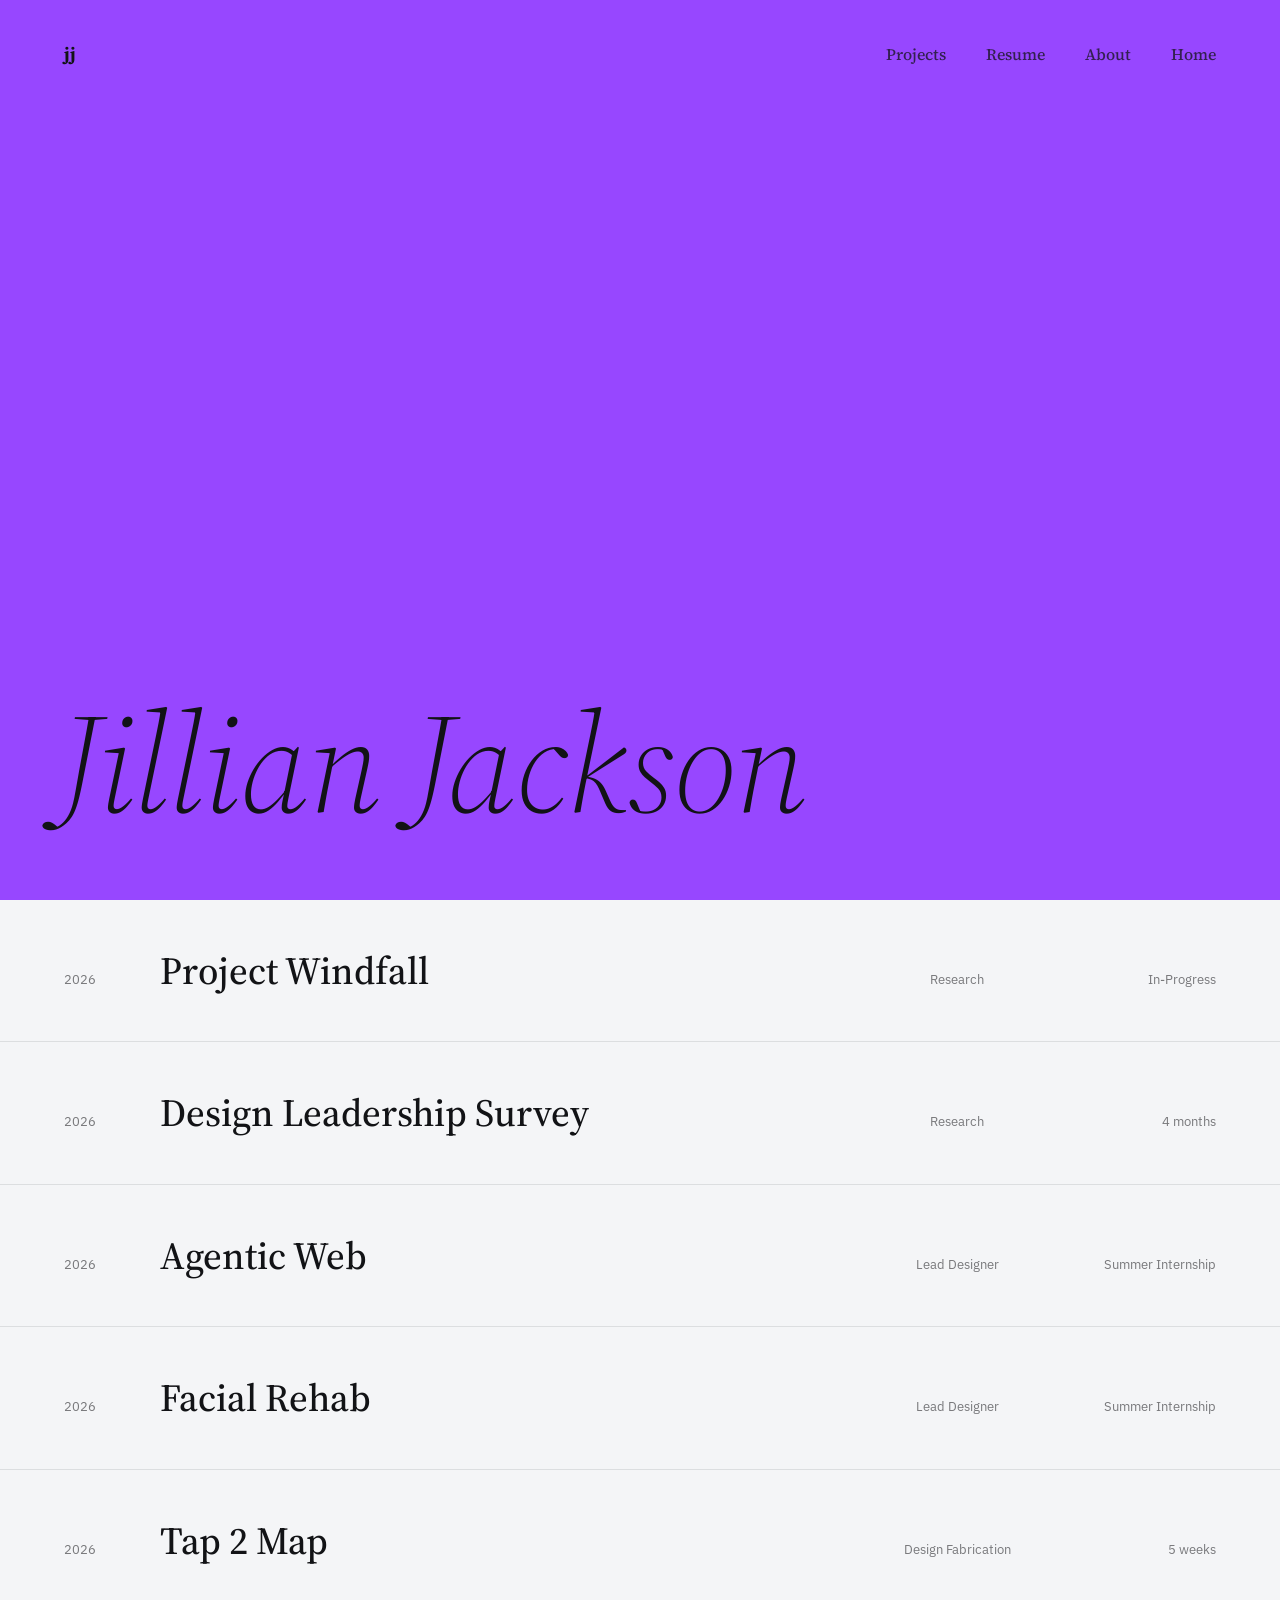
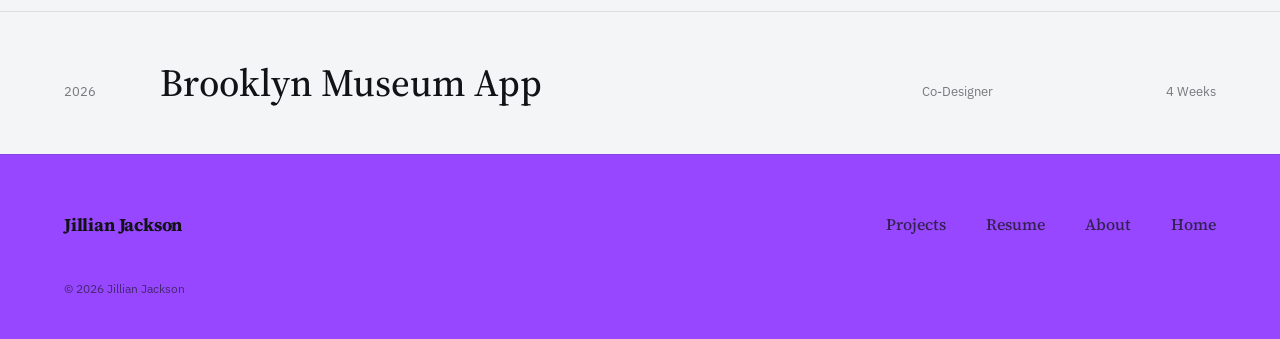
==== commit b227f9a8: "Switch serif to Source Serif 4 Replace Ivory (trial, local-only) and the EB Garamond fallback with S" ====
--- a/index.html
+++ b/index.html
@@ -9,7 +9,7 @@
   <link rel="icon" href="assets/favicon/favicon.ico" sizes="any" />
   <link rel="apple-touch-icon" href="assets/favicon/apple-touch-icon.png" />
   <link rel="preconnect" href="https://fonts.googleapis.com" />
-  <link href="https://fonts.googleapis.com/css2?family=Inter:wght@400;500;600;700&family=EB+Garamond:wght@400;500;600;700&family=IBM+Plex+Sans:wght@400;500;600&display=swap" rel="stylesheet" />
+  <link href="https://fonts.googleapis.com/css2?family=Inter:wght@400;500;600;700&family=Source+Serif+4:ital,opsz,wght@0,8..60,300..700;1,8..60,300..700&family=IBM+Plex+Sans:wght@400;500;600&display=swap" rel="stylesheet" />
   <link rel="stylesheet" href="assets/css/main.css" />
 </head>
 <body>
--- a/assets/css/main.css
+++ b/assets/css/main.css
@@ -4,64 +4,6 @@
    ============================================ */
 
 *, *::before, *::after { box-sizing: border-box; margin: 0; padding: 0; }
-
-/* ── IVORY (Lineto, trial) ──
-   Font files are gitignored (trial license = testing only), so the
-   live site falls back to EB Garamond via --font-serif until a web
-   license is purchased.
-   - Medium covers 500–600, so semibold (600) headings render Medium.
-   - unicode-range lists only the trial's real glyphs. The trial swaps a
-     placeholder in for most punctuation (: ; ! ? ( ) " & – — etc.), so
-     those characters fall through to EB Garamond instead. Drop the
-     unicode-range lines once the full (licensed) font is in place. */
-@font-face {
-  font-family: 'Ivory';
-  src: url('../fonts/IvoryTrial-Light.otf') format('opentype');
-  font-weight: 300; font-style: normal; font-display: swap;
-  unicode-range: U+0020, U+002C-0039, U+0041-005A, U+0061-007A, U+00A0, U+00AA, U+00AD, U+00B2-00B3, U+00B6-00B7, U+00B9-00BA, U+00BC-00BE, U+00C0-00C5, U+00C7-00CF, U+00D1-00D6, U+00D9-00DD, U+00E0-00E5, U+00E7-00EF, U+00F1-00F6, U+00F9-00FD, U+00FF, U+0160-0161, U+0178, U+017D-017E, U+2019, U+2026, U+2122, U+2219, U+FB01-FB02;
-}
-@font-face {
-  font-family: 'Ivory';
-  src: url('../fonts/IvoryTrial-LightItalic.otf') format('opentype');
-  font-weight: 300; font-style: italic; font-display: swap;
-  unicode-range: U+0020, U+002C-0039, U+0041-005A, U+0061-007A, U+00A0, U+00AA, U+00AD, U+00B2-00B3, U+00B6-00B7, U+00B9-00BA, U+00BC-00BE, U+00C0-00C5, U+00C7-00CF, U+00D1-00D6, U+00D9-00DD, U+00E0-00E5, U+00E7-00EF, U+00F1-00F6, U+00F9-00FD, U+00FF, U+0160-0161, U+0178, U+017D-017E, U+2019, U+2026, U+2122, U+2219, U+FB01-FB02;
-}
-@font-face {
-  font-family: 'Ivory';
-  src: url('../fonts/IvoryTrial-Regular.otf') format('opentype');
-  font-weight: 400; font-style: normal; font-display: swap;
-  unicode-range: U+0020, U+002C-0039, U+0041-005A, U+0061-007A, U+00A0, U+00AA, U+00AD, U+00B2-00B3, U+00B6-00B7, U+00B9-00BA, U+00BC-00BE, U+00C0-00C5, U+00C7-00CF, U+00D1-00D6, U+00D9-00DD, U+00E0-00E5, U+00E7-00EF, U+00F1-00F6, U+00F9-00FD, U+00FF, U+0160-0161, U+0178, U+017D-017E, U+2019, U+2026, U+2122, U+2219, U+FB01-FB02;
-}
-@font-face {
-  font-family: 'Ivory';
-  src: url('../fonts/IvoryTrial-Italic.otf') format('opentype');
-  font-weight: 400; font-style: italic; font-display: swap;
-  unicode-range: U+0020, U+002C-0039, U+0041-005A, U+0061-007A, U+00A0, U+00AA, U+00AD, U+00B2-00B3, U+00B6-00B7, U+00B9-00BA, U+00BC-00BE, U+00C0-00C5, U+00C7-00CF, U+00D1-00D6, U+00D9-00DD, U+00E0-00E5, U+00E7-00EF, U+00F1-00F6, U+00F9-00FD, U+00FF, U+0160-0161, U+0178, U+017D-017E, U+2019, U+2026, U+2122, U+2219, U+FB01-FB02;
-}
-@font-face {
-  font-family: 'Ivory';
-  src: url('../fonts/IvoryTrial-Medium.otf') format('opentype');
-  font-weight: 500 600; font-style: normal; font-display: swap;
-  unicode-range: U+0020, U+002C-0039, U+0041-005A, U+0061-007A, U+00A0, U+00AA, U+00AD, U+00B2-00B3, U+00B6-00B7, U+00B9-00BA, U+00BC-00BE, U+00C0-00C5, U+00C7-00CF, U+00D1-00D6, U+00D9-00DD, U+00E0-00E5, U+00E7-00EF, U+00F1-00F6, U+00F9-00FD, U+00FF, U+0160-0161, U+0178, U+017D-017E, U+2019, U+2026, U+2122, U+2219, U+FB01-FB02;
-}
-@font-face {
-  font-family: 'Ivory';
-  src: url('../fonts/IvoryTrial-MediumItalic.otf') format('opentype');
-  font-weight: 500 600; font-style: italic; font-display: swap;
-  unicode-range: U+0020, U+002C-0039, U+0041-005A, U+0061-007A, U+00A0, U+00AA, U+00AD, U+00B2-00B3, U+00B6-00B7, U+00B9-00BA, U+00BC-00BE, U+00C0-00C5, U+00C7-00CF, U+00D1-00D6, U+00D9-00DD, U+00E0-00E5, U+00E7-00EF, U+00F1-00F6, U+00F9-00FD, U+00FF, U+0160-0161, U+0178, U+017D-017E, U+2019, U+2026, U+2122, U+2219, U+FB01-FB02;
-}
-@font-face {
-  font-family: 'Ivory';
-  src: url('../fonts/IvoryTrial-Bold.otf') format('opentype');
-  font-weight: 700; font-style: normal; font-display: swap;
-  unicode-range: U+0020, U+002C-0039, U+0041-005A, U+0061-007A, U+00A0, U+00AA, U+00AD, U+00B2-00B3, U+00B6-00B7, U+00B9-00BA, U+00BC-00BE, U+00C0-00C5, U+00C7-00CF, U+00D1-00D6, U+00D9-00DD, U+00E0-00E5, U+00E7-00EF, U+00F1-00F6, U+00F9-00FD, U+00FF, U+0160-0161, U+0178, U+017D-017E, U+2019, U+2026, U+2122, U+2219, U+FB01-FB02;
-}
-@font-face {
-  font-family: 'Ivory';
-  src: url('../fonts/IvoryTrial-BoldItalic.otf') format('opentype');
-  font-weight: 700; font-style: italic; font-display: swap;
-  unicode-range: U+0020, U+002C-0039, U+0041-005A, U+0061-007A, U+00A0, U+00AA, U+00AD, U+00B2-00B3, U+00B6-00B7, U+00B9-00BA, U+00BC-00BE, U+00C0-00C5, U+00C7-00CF, U+00D1-00D6, U+00D9-00DD, U+00E0-00E5, U+00E7-00EF, U+00F1-00F6, U+00F9-00FD, U+00FF, U+0160-0161, U+0178, U+017D-017E, U+2019, U+2026, U+2122, U+2219, U+FB01-FB02;
-}
 
 :root {
   --bg: #f4f5f7;
@@ -86,7 +28,7 @@
   --nav-h: 64px;
 
   --font: 'Inter', -apple-system, BlinkMacSystemFont, sans-serif;
-  --font-serif: 'Ivory', 'EB Garamond', Georgia, serif;
+  --font-serif: 'Source Serif 4', Georgia, serif;
   --font-meta: 'IBM Plex Sans', -apple-system, BlinkMacSystemFont, sans-serif;
   --font-mono: 'IBM Plex Mono', ui-monospace, Menlo, monospace;
 }
@@ -164,7 +106,7 @@
 .nav-logo {
   font-family: var(--font-serif);
   font-size: 16px;
-  font-weight: 600;
+  font-weight: 500;
   letter-spacing: -0.01em;
   text-decoration: none;
   color: var(--text);
@@ -339,7 +281,7 @@
 .project-title {
   font-family: var(--font-serif);
   font-size: 46px;
-  font-weight: 600;
+  font-weight: 500;
   line-height: 1.12;
   letter-spacing: -0.01em;
   margin-bottom: 20px;
@@ -409,7 +351,7 @@
 .section-heading {
   font-family: var(--font-serif);
   font-size: 34px;
-  font-weight: 600;
+  font-weight: 500;
   line-height: 1.2;
   max-width: 640px;
   margin-bottom: 24px;
@@ -431,7 +373,7 @@
 .section-subheading {
   font-family: var(--font-serif);
   font-size: 22px;
-  font-weight: 600;
+  font-weight: 500;
   line-height: 1.3;
   margin: 40px 0 10px;
 }
@@ -497,7 +439,7 @@
   background: none;
   font-family: var(--font-serif);
   font-size: 17px;
-  font-weight: 600;
+  font-weight: 500;
   color: var(--text);
 }
 
@@ -554,7 +496,7 @@
 .stat-num {
   font-family: var(--font-serif);
   font-size: 40px;
-  font-weight: 600;
+  font-weight: 500;
   line-height: 1.1;
   color: var(--text);
 }
@@ -770,7 +712,7 @@
 .footer-links a {
   font-family: var(--font-serif);
   font-size: 14px;
-  font-weight: 600;
+  font-weight: 500;
   text-decoration: none;
   color: var(--text-55);
 }
@@ -1042,7 +984,7 @@
 
 .shallow-title {
   font-family: var(--font-serif);
-  font-weight: 600;
+  font-weight: 500;
   font-size: 30px;
   line-height: 1.3;
   max-width: 460px;
@@ -1181,7 +1123,7 @@
 
 .about-heading {
   font-family: var(--font-serif);
-  font-weight: 600;
+  font-weight: 500;
   font-size: 42px;
   color: var(--text);
   margin-bottom: 20px;
